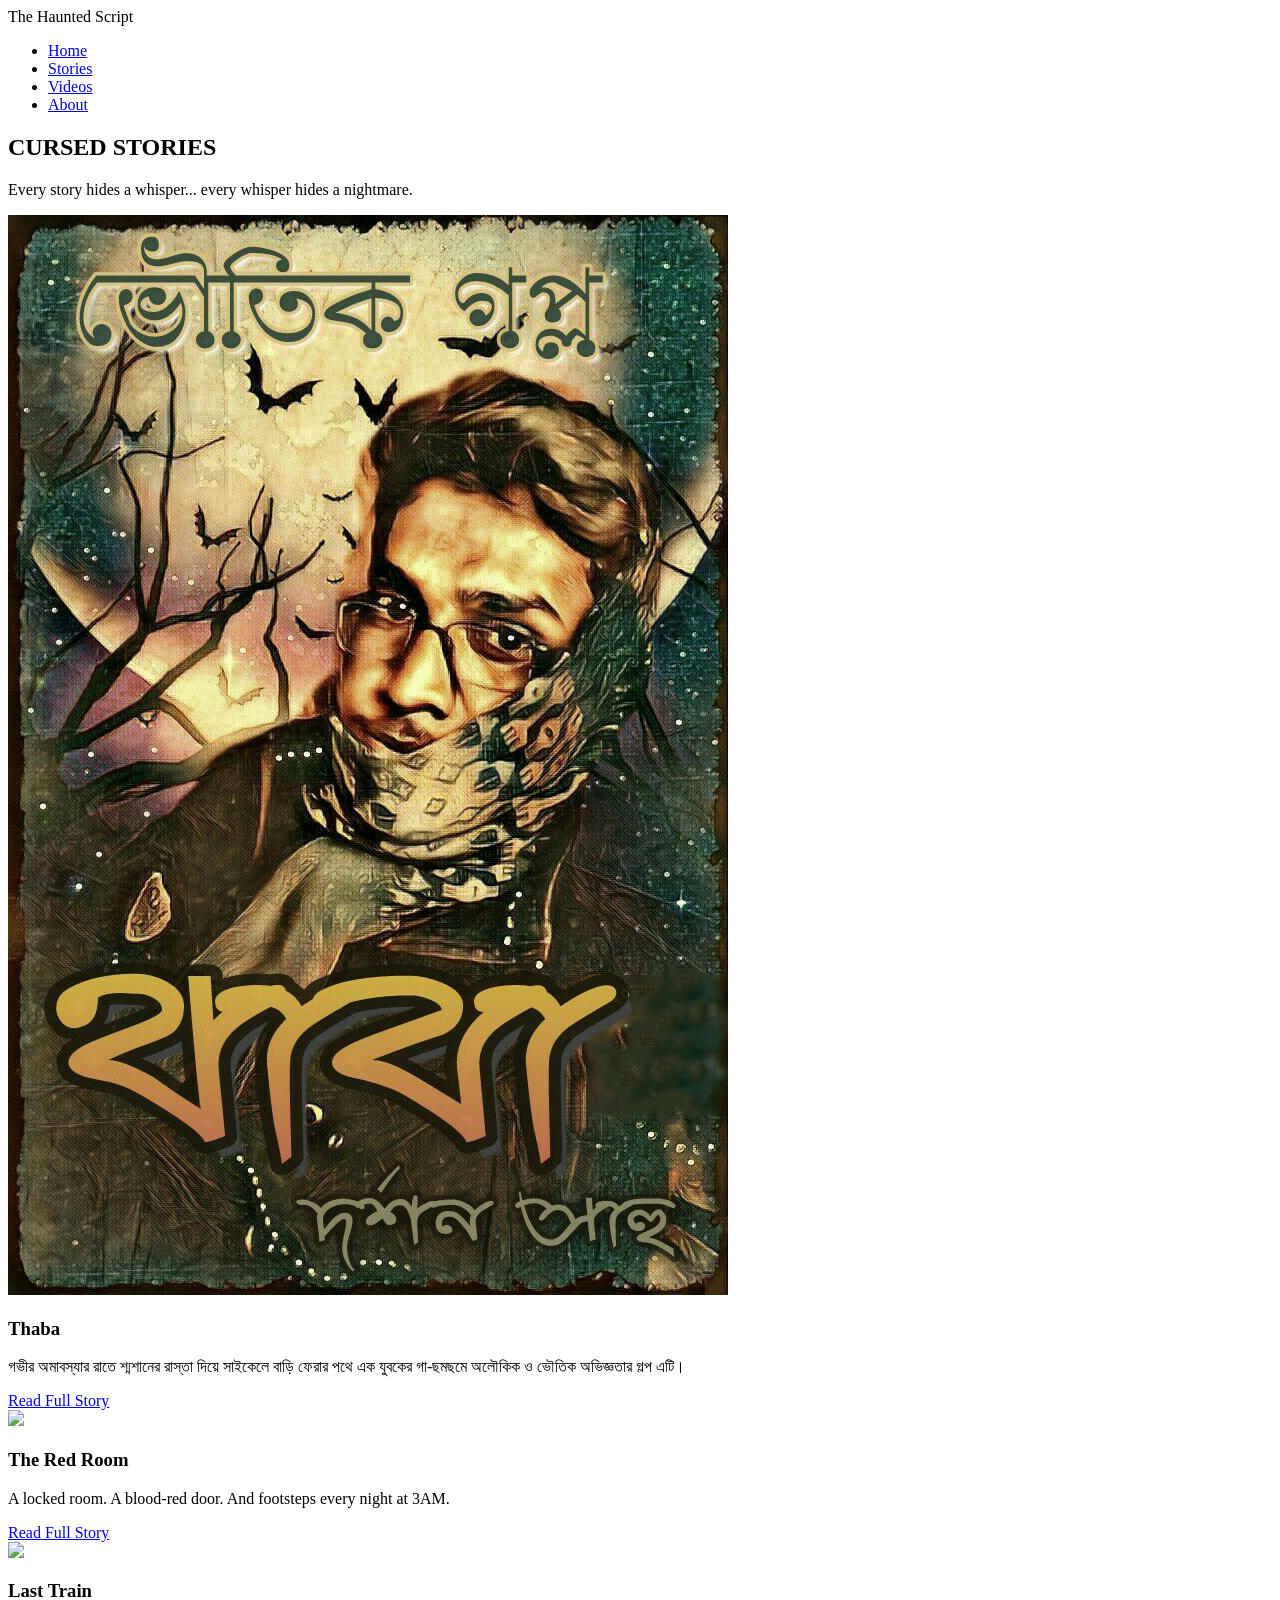
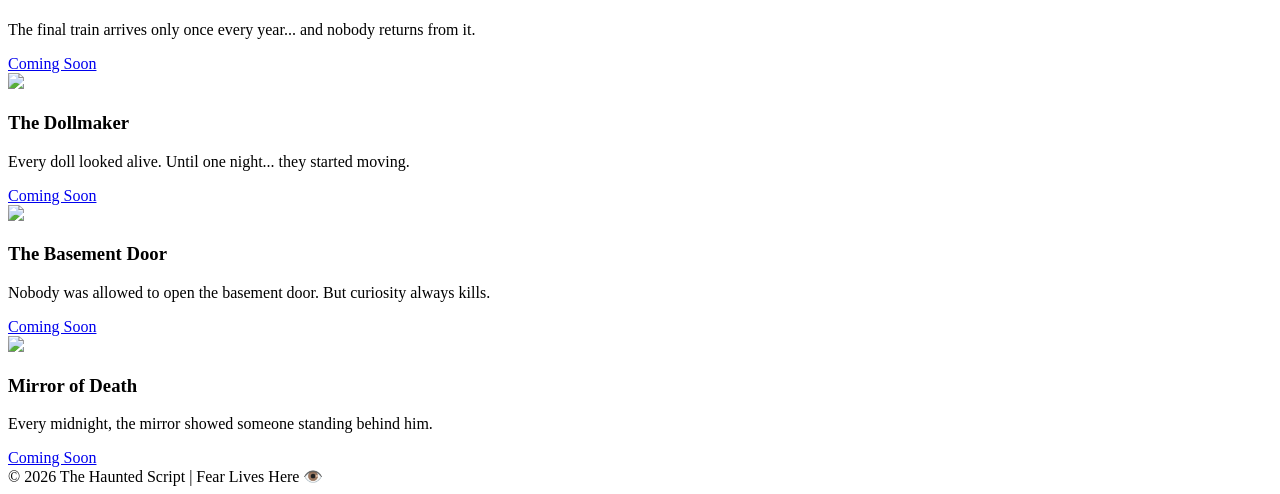
==== stories.html @ 04f051fc "Add files via upload" ====
<!DOCTYPE html>
<html lang="en">

<head>

    <meta charset="UTF-8">

    <meta name="viewport" content="width=device-width, initial-scale=1.0">

    <title>Stories | The Haunted Script</title>

    <!-- GOOGLE FONTS -->

    <link rel="preconnect" href="https://fonts.googleapis.com">

    <link rel="preconnect" href="https://fonts.gstatic.com" crossorigin>

    <link href="https://fonts.googleapis.com/css2?family=Creepster&family=Poppins:wght@300;400;500;600&display=swap" rel="stylesheet">

    <!-- CSS -->

    <link rel="stylesheet" href="stories.css">

</head>

<body>

<!-- NAVBAR -->

<nav>

    <div class="logo">
        The Haunted Script
    </div>

    <ul>

        <li>
            <a href="index.html">Home</a>
        </li>

        <li>
            <a href="stories.html" class="active">Stories</a>
        </li>

        <li>
            <a href="videos.html">Videos</a>
        </li>

        <li>
            <a href="about.html">About</a>
        </li>

    </ul>

</nav>

<!-- PAGE HERO -->

<section class="page-hero">

    <div class="page-hero-content">

        <h1>
            CURSED STORIES
        </h1>

        <p>
            Every story hides a whisper...
            every whisper hides a nightmare.
        </p>

    </div>

</section>

<!-- STORIES -->

<section class="stories-section">

    <div class="story-grid">

        <!-- STORY 1 -->

        <div class="card">

            <img src="thaba.jpg">

            <div class="card-content">

                <h3>
                    Thaba
                </h3>

                <p>
                    গভীর অমাবস্যার রাতে শ্মশানের রাস্তা দিয়ে সাইকেলে বাড়ি ফেরার পথে এক যুবকের গা-ছমছমে অলৌকিক ও ভৌতিক অভিজ্ঞতার গল্প এটি।
                </p>

                <a href="story1.html" class="read-btn">
                    Read Full Story
                </a>

            </div>

        </div>

        <!-- STORY 2 -->

        <div class="card">

            <img src="https://images.unsplash.com/photo-1494526585095-c41746248156?q=80&w=1200&auto=format&fit=crop">

            <div class="card-content">

                <h3>
                    The Red Room
                </h3>

                <p>
                    A locked room.
                    A blood-red door.
                    And footsteps every night at 3AM.
                </p>

                <a href="story2.html" class="read-btn">
                    Read Full Story
                </a>

            </div>

        </div>

        <!-- STORY 3 -->

        <div class="card">

            <img src="https://images.unsplash.com/photo-1519074069444-1ba4fff66d16?q=80&w=1200&auto=format&fit=crop">

            <div class="card-content">

                <h3>
                    Last Train
                </h3>

                <p>
                    The final train arrives only once every year...
                    and nobody returns from it.
                </p>

                <a href="#" class="read-btn">
                    Coming Soon
                </a>

            </div>

        </div>

        <!-- STORY 4 -->

        <div class="card">

            <img src="https://images.unsplash.com/photo-1517411032315-54ef2cb783bb?q=80&w=1200&auto=format&fit=crop">

            <div class="card-content">

                <h3>
                    The Dollmaker
                </h3>

                <p>
                    Every doll looked alive.
                    Until one night...
                    they started moving.
                </p>

                <a href="#" class="read-btn">
                    Coming Soon
                </a>

            </div>

        </div>

        <!-- STORY 5 -->

        <div class="card">

            <img src="https://images.unsplash.com/photo-1505664194779-8beaceb93744?q=80&w=1200&auto=format&fit=crop">

            <div class="card-content">

                <h3>
                    The Basement Door
                </h3>

                <p>
                    Nobody was allowed to open the basement door.
                    But curiosity always kills.
                </p>

                <a href="#" class="read-btn">
                    Coming Soon
                </a>

            </div>

        </div>

        <!-- STORY 6 -->

        <div class="card">

            <img src="https://images.unsplash.com/photo-1520034475321-cbe63696469a?q=80&w=1200&auto=format&fit=crop">

            <div class="card-content">

                <h3>
                    Mirror of Death
                </h3>

                <p>
                    Every midnight,
                    the mirror showed someone standing behind him.
                </p>

                <a href="#" class="read-btn">
                    Coming Soon
                </a>

            </div>

        </div>

    </div>

</section>

<!-- FOOTER -->

<footer>

    © 2026 The Haunted Script | Fear Lives Here 👁️

</footer>

</body>
</html>
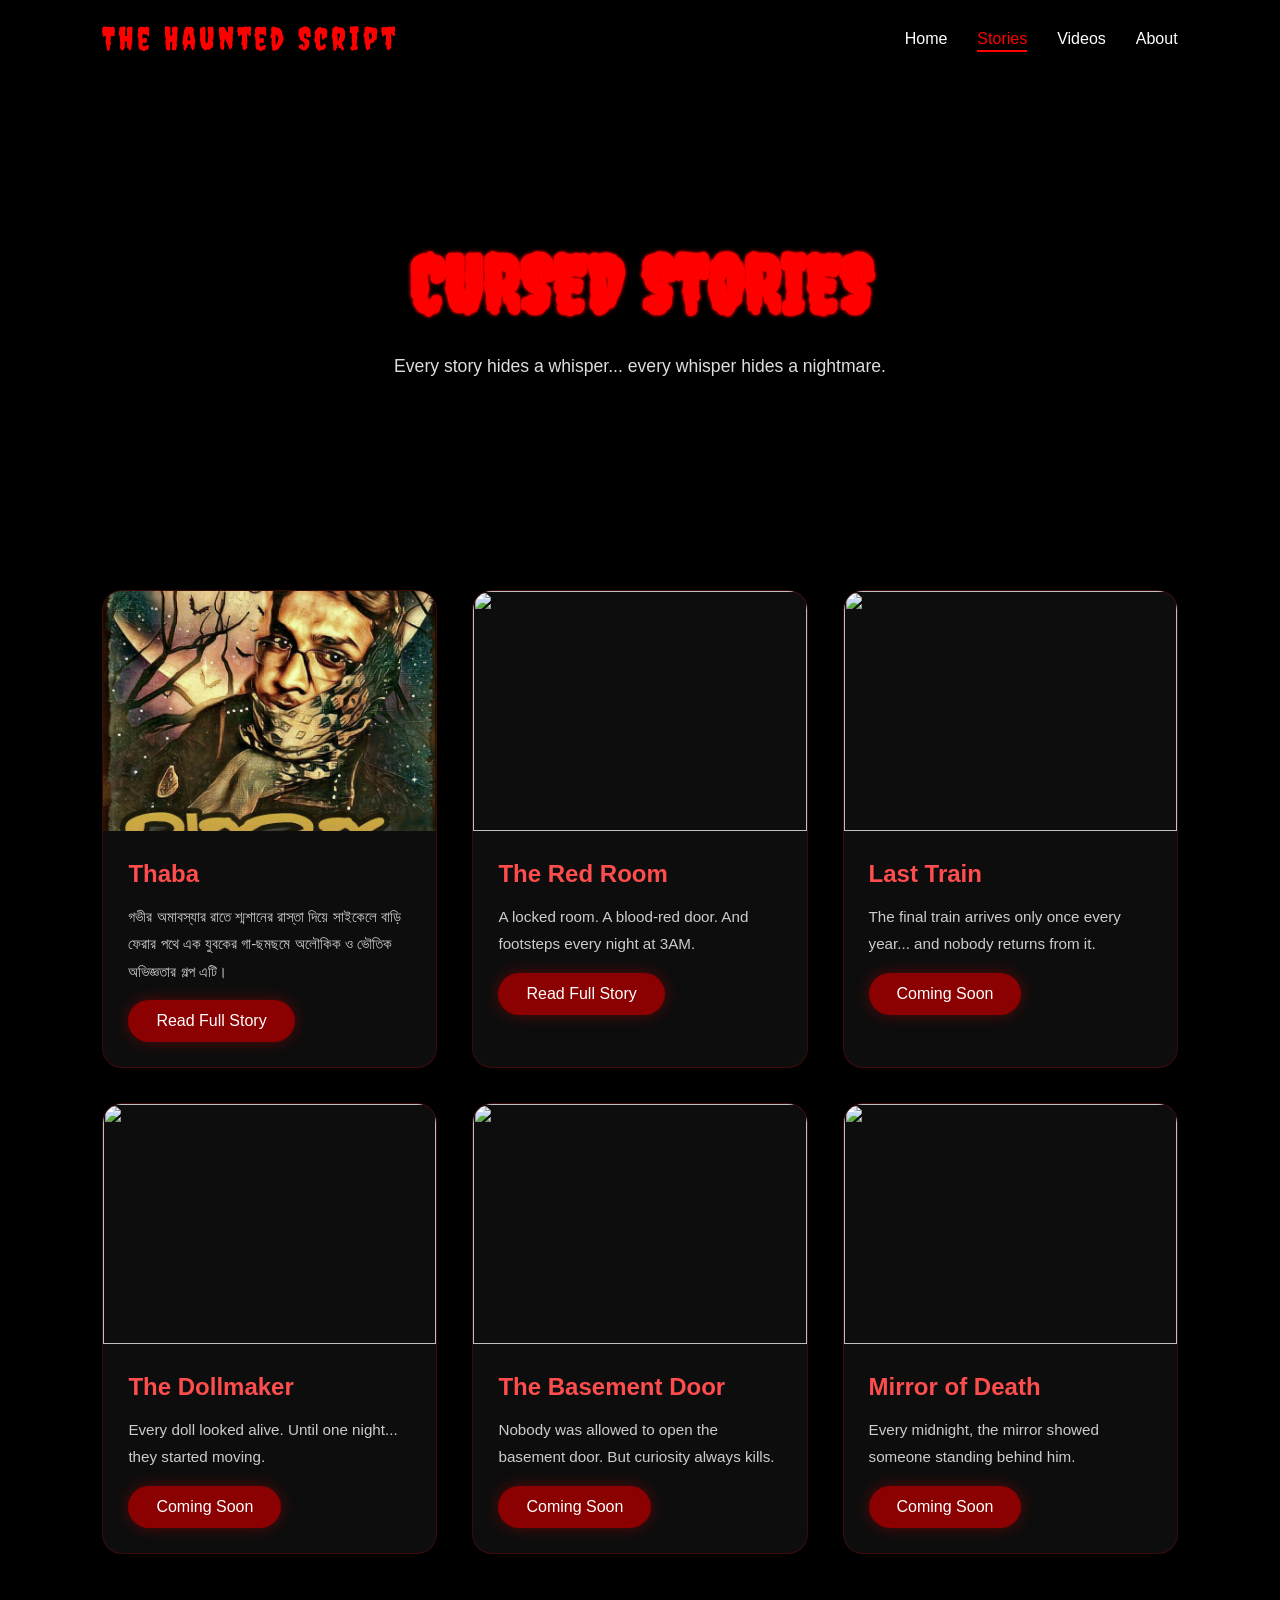
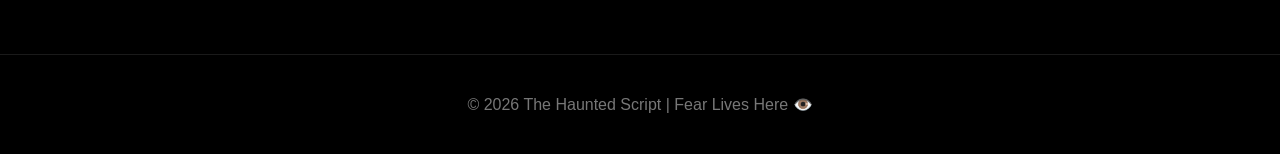
==== commit 7ea44e37: "stories.html" ====
--- a/stories.html
+++ b/stories.html
@@ -19,7 +19,7 @@
 
     <!-- CSS -->
 
-    <link rel="stylesheet" href="stories.css">
+    <link rel="stylesheet" href="Stories.css">
 
 </head>
 
@@ -244,4 +244,4 @@
 </footer>
 
 </body>
-</html>+</html>
--- a/Stories.css
+++ b/Stories.css
@@ -0,0 +1,360 @@
+/* =========================
+   RESET
+========================= */
+
+*{
+    margin:0;
+    padding:0;
+    box-sizing:border-box;
+    font-family:'Poppins',sans-serif;
+}
+
+html{
+    scroll-behavior:smooth;
+}
+
+body{
+    background:#000;
+    color:#fff;
+    overflow-x:hidden;
+}
+
+/* =========================
+   BACKGROUND
+========================= */
+
+body::before{
+
+    content:"";
+
+    position:fixed;
+
+    width:100%;
+    height:100%;
+
+    background:
+    linear-gradient(rgba(0,0,0,0.8),rgba(0,0,0,0.95)),
+    url('https://images.unsplash.com/photo-1506744038136-46273834b3fb?q=80&w=1600&auto=format&fit=crop');
+
+    background-size:cover;
+    background-position:center;
+
+    z-index:-2;
+}
+
+body::after{
+
+    content:"";
+
+    position:fixed;
+
+    width:200%;
+    height:200%;
+
+    background:url('https://i.imgur.com/8IuucQZ.png');
+
+    opacity:0.08;
+
+    animation:fog 60s linear infinite;
+
+    z-index:-1;
+}
+
+@keyframes fog{
+
+    0%{
+        transform:translateX(0);
+    }
+
+    100%{
+        transform:translateX(-50%);
+    }
+
+}
+
+/* =========================
+   NAVBAR
+========================= */
+
+nav{
+
+    width:100%;
+
+    padding:20px 8%;
+
+    display:grid;
+
+    grid-template-columns:1fr auto;
+
+    align-items:center;
+
+    position:fixed;
+
+    top:0;
+
+    backdrop-filter:blur(10px);
+
+    background:rgba(0,0,0,0.35);
+
+    z-index:1000;
+}
+
+.logo{
+
+    font-family:'Creepster',cursive;
+
+    font-size:2rem;
+
+    color:#ff0000;
+
+    letter-spacing:3px;
+}
+
+nav ul{
+
+    list-style:none;
+
+    display:grid;
+
+    grid-auto-flow:column;
+
+    gap:30px;
+}
+
+nav ul li a{
+
+    text-decoration:none;
+
+    color:white;
+
+    transition:0.3s;
+
+    position:relative;
+}
+
+nav ul li a:hover,
+.active{
+    color:#ff0000;
+}
+
+nav ul li a::after{
+
+    content:"";
+
+    position:absolute;
+
+    left:0;
+    bottom:-5px;
+
+    width:0%;
+
+    height:2px;
+
+    background:#ff0000;
+
+    transition:0.3s;
+}
+
+nav ul li a:hover::after,
+.active::after{
+    width:100%;
+}
+
+/* =========================
+   PAGE HERO
+========================= */
+
+.page-hero{
+
+    min-height:60vh;
+
+    display:grid;
+
+    place-items:center;
+
+    text-align:center;
+
+    padding:120px 20px 40px;
+}
+
+.page-hero-content h1{
+
+    font-family:'Creepster',cursive;
+
+    font-size:5rem;
+
+    color:#ff0000;
+
+    text-shadow:
+    0 0 1px #ff0000,
+    0 0 2px #ff0000,
+    0 0 4px #ff0000;
+
+    margin-bottom:20px;
+}
+
+.page-hero-content p{
+
+    font-size:1.1rem;
+
+    color:#ddd;
+
+    max-width:700px;
+
+    line-height:1.8;
+
+    margin:auto;
+}
+
+/* =========================
+   STORIES SECTION
+========================= */
+
+.stories-section{
+    padding:50px 8% 100px;
+}
+
+/* GRID */
+
+.story-grid{
+
+    display:grid;
+
+    grid-template-columns:
+    repeat(auto-fit,minmax(320px,1fr));
+
+    gap:35px;
+}
+
+/* CARD */
+
+.card{
+
+    background:rgba(15,15,15,0.9);
+
+    border:1px solid rgba(255,0,0,0.2);
+
+    border-radius:20px;
+
+    overflow:hidden;
+
+    backdrop-filter:blur(8px);
+
+    transition:0.4s;
+}
+
+.card:hover{
+
+    transform:translateY(-10px);
+
+    box-shadow:0 0 30px rgba(255,0,0,0.5);
+}
+
+.card img{
+
+    width:100%;
+
+    height:240px;
+
+    object-fit:cover;
+}
+
+.card-content{
+
+    padding:25px;
+
+    display:grid;
+
+    gap:15px;
+}
+
+.card-content h3{
+
+    color:#ff4d4d;
+
+    font-size:1.5rem;
+}
+
+.card-content p{
+
+    color:#ccc;
+
+    line-height:1.8;
+
+    font-size:0.95rem;
+}
+
+.read-btn{
+
+    justify-self:start;
+
+    padding:12px 28px;
+
+    background:#8b0000;
+
+    color:white;
+
+    text-decoration:none;
+
+    border-radius:30px;
+
+    transition:0.3s;
+
+    box-shadow:0 0 15px rgba(255,0,0,0.3);
+}
+
+.read-btn:hover{
+
+    background:#ff0000;
+
+    transform:scale(1.05);
+
+    box-shadow:0 0 30px rgba(255,0,0,0.7);
+}
+
+/* =========================
+   FOOTER
+========================= */
+
+footer{
+
+    text-align:center;
+
+    padding:40px 20px;
+
+    color:#777;
+
+    border-top:1px solid rgba(255,255,255,0.1);
+}
+
+/* =========================
+   RESPONSIVE
+========================= */
+
+@media(max-width:768px){
+
+    nav{
+
+        grid-template-columns:1fr;
+
+        gap:20px;
+
+        text-align:center;
+    }
+
+    nav ul{
+
+        grid-auto-flow:row;
+
+        justify-content:center;
+    }
+
+    .page-hero-content h1{
+        font-size:3.5rem;
+    }
+
+    .story-grid{
+        grid-template-columns:1fr;
+    }
+
+}
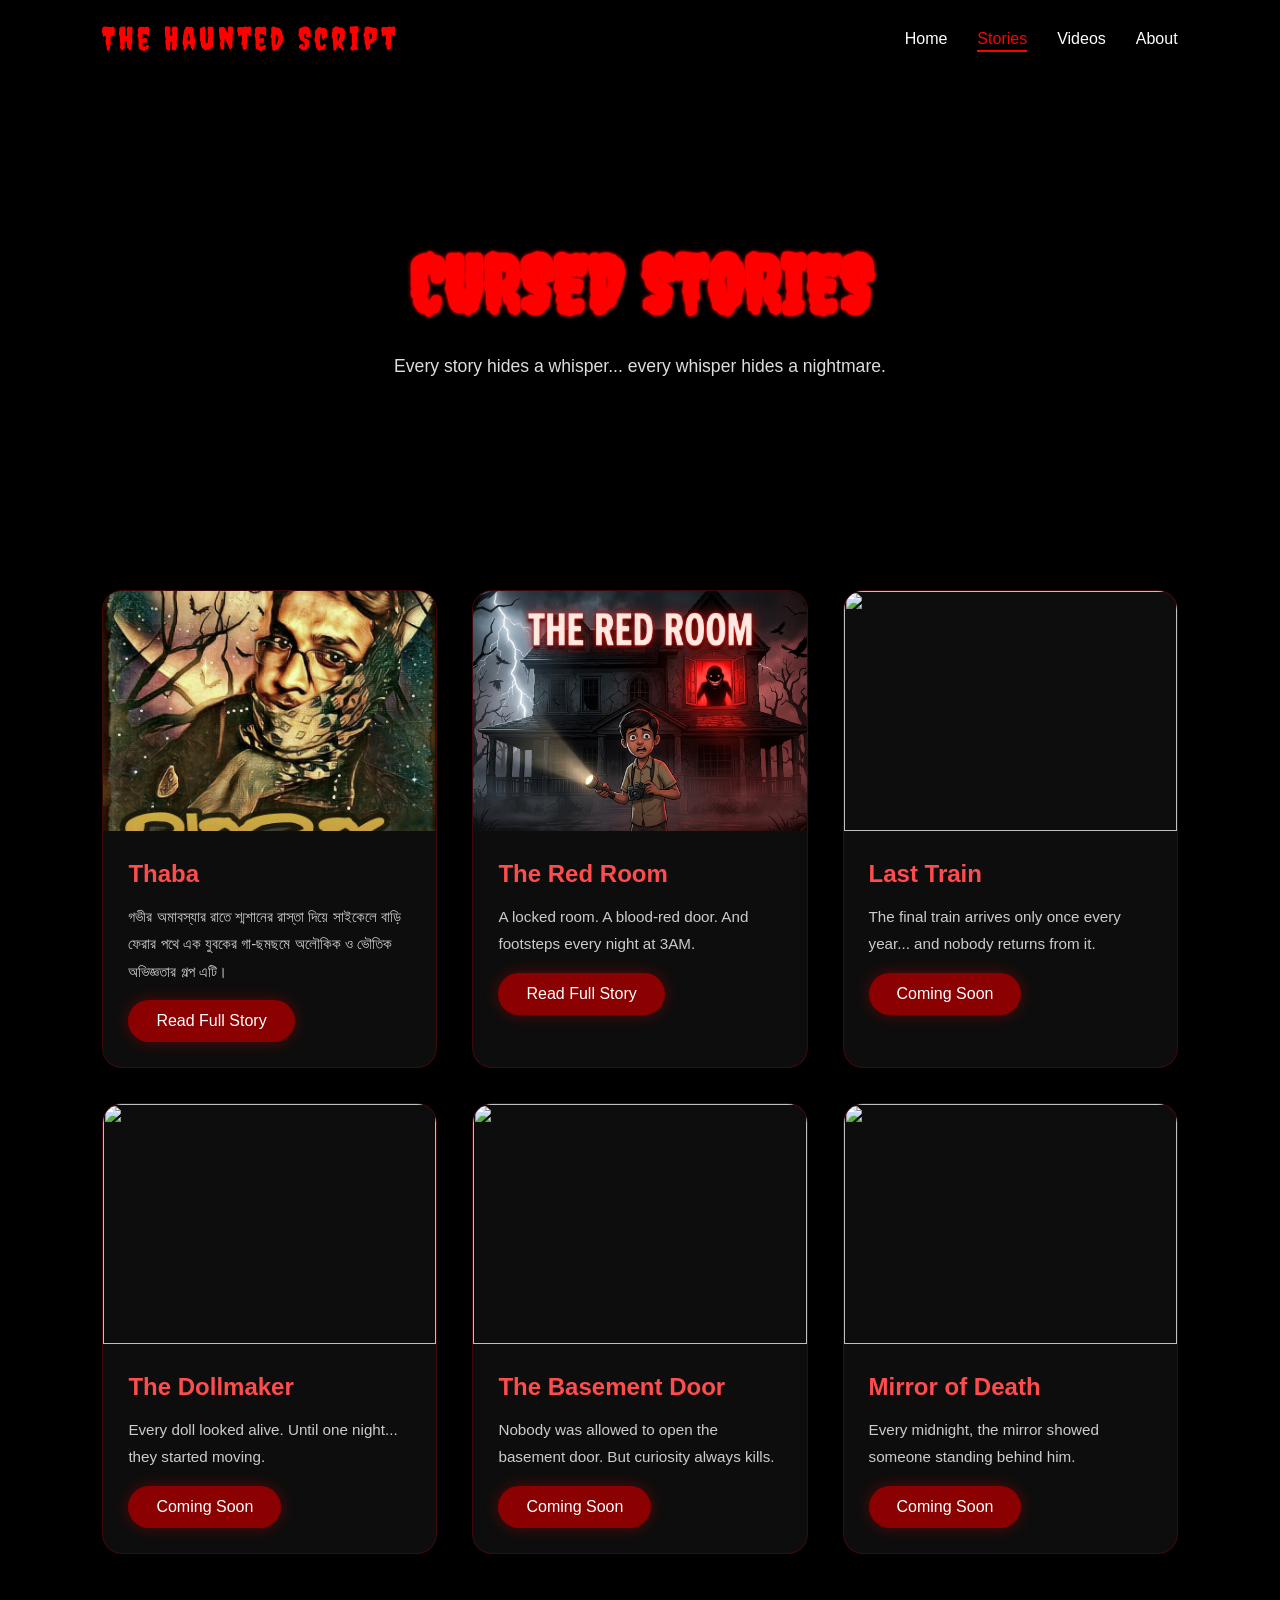
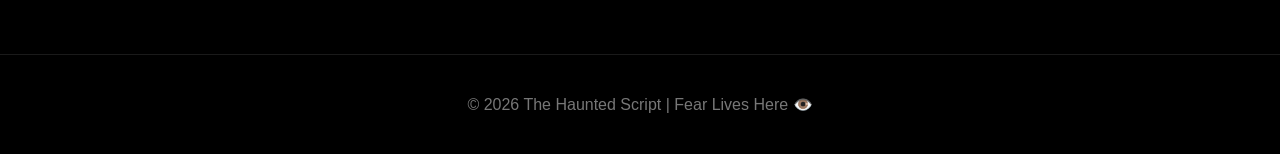
==== commit 17563dda: "Update stories.html" ====
--- a/stories.html
+++ b/stories.html
@@ -108,7 +108,7 @@
 
         <div class="card">
 
-            <img src="https://images.unsplash.com/photo-1494526585095-c41746248156?q=80&w=1200&auto=format&fit=crop">
+            <img src="the-red-room.png">
 
             <div class="card-content">
 
